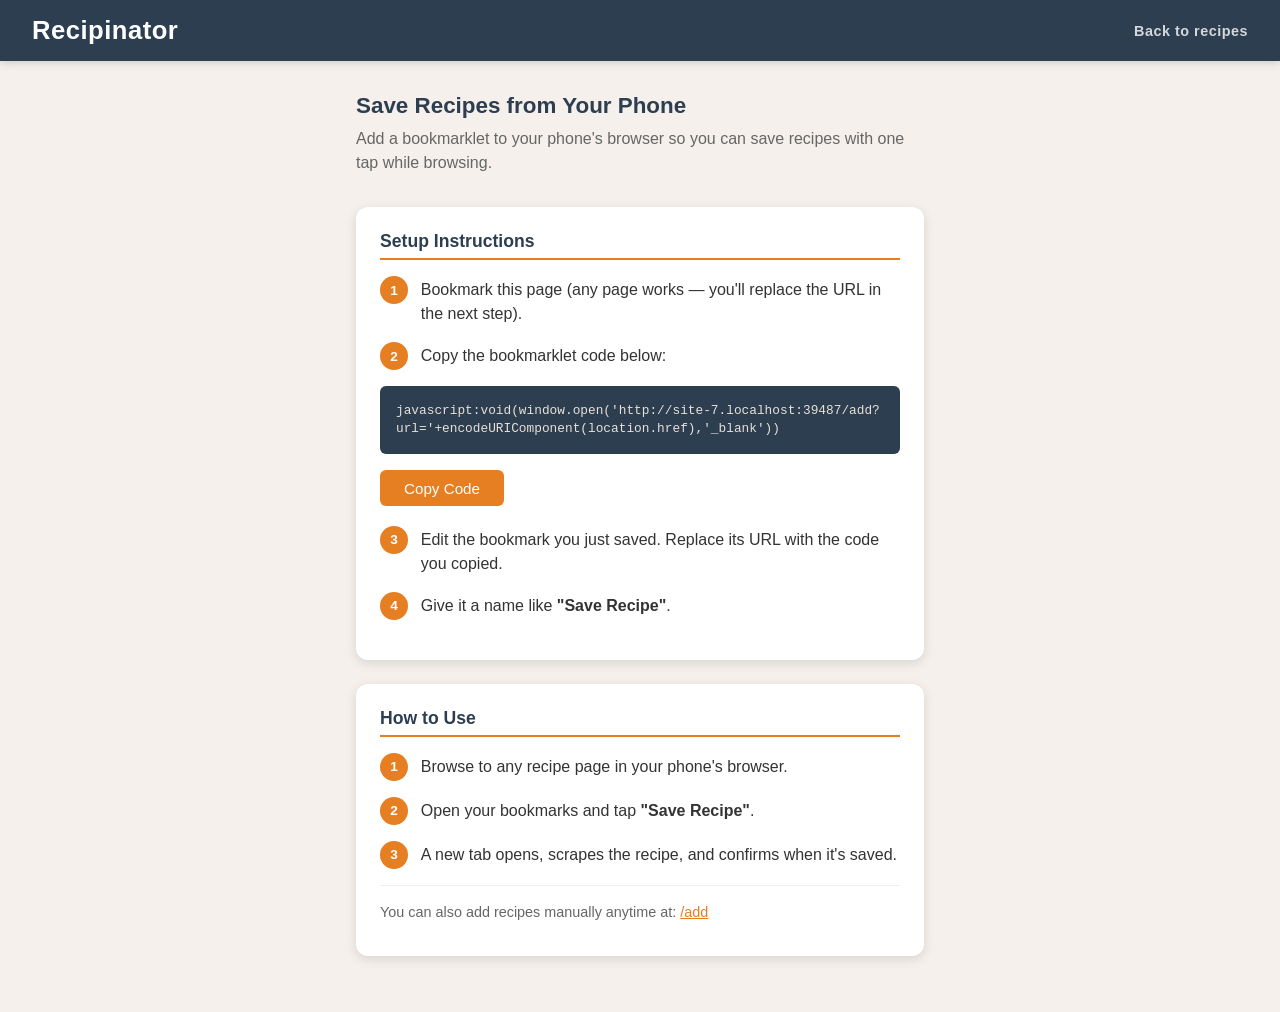
==== templates/bookmarklet.html @ 53129592 "Added bookmarklet functionality for saving recipe directly from browser" ====
<!DOCTYPE html>
<html lang="en">
<head>
    <meta charset="UTF-8">
    <meta name="viewport" content="width=device-width, initial-scale=1.0">
    <title>Phone Bookmarklet - Recipinator</title>
    <style>
        *, *::before, *::after { box-sizing: border-box; margin: 0; padding: 0; }

        body {
            font-family: -apple-system, BlinkMacSystemFont, "Segoe UI", Roboto, Helvetica, Arial, sans-serif;
            background: #f5f0eb;
            color: #333;
            min-height: 100vh;
        }

        header {
            background: #2c3e50;
            color: white;
            padding: 1rem 2rem;
            display: flex;
            align-items: center;
            justify-content: space-between;
            box-shadow: 0 2px 8px rgba(0, 0, 0, 0.15);
        }

        header a {
            color: white;
            text-decoration: none;
            font-size: 1.6rem;
            font-weight: 700;
            letter-spacing: 0.5px;
        }

        .back-link {
            color: rgba(255,255,255,0.8);
            text-decoration: none;
            font-size: 0.9rem;
        }

        .back-link:hover { color: white; }

        .container {
            max-width: 600px;
            margin: 0 auto;
            padding: 2rem 1rem;
        }

        h2 {
            color: #2c3e50;
            margin-bottom: 0.5rem;
            font-size: 1.4rem;
        }

        .intro {
            color: #666;
            margin-bottom: 2rem;
            line-height: 1.5;
        }

        .card {
            background: white;
            border-radius: 12px;
            box-shadow: 0 3px 12px rgba(0, 0, 0, 0.12);
            padding: 1.5rem;
            margin-bottom: 1.5rem;
        }

        .card h3 {
            color: #2c3e50;
            font-size: 1.1rem;
            margin-bottom: 1rem;
            padding-bottom: 0.4rem;
            border-bottom: 2px solid #e67e22;
        }

        .step {
            display: flex;
            gap: 0.8rem;
            margin-bottom: 1rem;
        }

        .step-num {
            flex-shrink: 0;
            width: 28px;
            height: 28px;
            background: #e67e22;
            color: white;
            border-radius: 50%;
            display: flex;
            align-items: center;
            justify-content: center;
            font-weight: 700;
            font-size: 0.85rem;
        }

        .step-text {
            line-height: 1.5;
            padding-top: 2px;
        }

        .code-box {
            background: #2c3e50;
            color: #e8e0d8;
            border-radius: 6px;
            padding: 1rem;
            font-family: monospace;
            font-size: 0.8rem;
            word-break: break-all;
            line-height: 1.4;
            margin: 1rem 0;
            position: relative;
        }

        .btn {
            display: inline-block;
            padding: 0.6rem 1.5rem;
            border: none;
            border-radius: 6px;
            font-size: 0.95rem;
            cursor: pointer;
            font-weight: 500;
            text-decoration: none;
            transition: background 0.2s;
        }

        .btn-primary { background: #e67e22; color: white; }
        .btn-primary:hover { background: #d35400; }

        .copy-feedback {
            color: #27ae60;
            font-weight: 600;
            margin-left: 0.5rem;
            display: none;
        }

        .alt-method {
            margin-top: 1rem;
            padding-top: 1rem;
            border-top: 1px solid #eee;
        }

        .alt-method p {
            color: #666;
            font-size: 0.9rem;
            line-height: 1.5;
            margin-bottom: 0.5rem;
        }

        .manual-link {
            color: #e67e22;
            font-weight: 500;
        }

        .manual-link:hover { text-decoration: underline; }
    </style>
</head>
<body>
    <header>
        <a href="/">Recipinator</a>
        <a href="/" class="back-link">Back to recipes</a>
    </header>

    <div class="container">
        <h2>Save Recipes from Your Phone</h2>
        <p class="intro">
            Add a bookmarklet to your phone's browser so you can save recipes with one tap while browsing.
        </p>

        <div class="card">
            <h3>Setup Instructions</h3>

            <div class="step">
                <div class="step-num">1</div>
                <div class="step-text">
                    Bookmark this page (any page works — you'll replace the URL in the next step).
                </div>
            </div>

            <div class="step">
                <div class="step-num">2</div>
                <div class="step-text">
                    Copy the bookmarklet code below:
                </div>
            </div>

            <div class="code-box" id="bookmarklet-code"></div>

            <button class="btn btn-primary" onclick="copyCode()">Copy Code</button>
            <span class="copy-feedback" id="copy-feedback">Copied!</span>

            <div class="step" style="margin-top: 1.2rem;">
                <div class="step-num">3</div>
                <div class="step-text">
                    Edit the bookmark you just saved. Replace its URL with the code you copied.
                </div>
            </div>

            <div class="step">
                <div class="step-num">4</div>
                <div class="step-text">
                    Give it a name like <strong>"Save Recipe"</strong>.
                </div>
            </div>
        </div>

        <div class="card">
            <h3>How to Use</h3>

            <div class="step">
                <div class="step-num">1</div>
                <div class="step-text">
                    Browse to any recipe page in your phone's browser.
                </div>
            </div>

            <div class="step">
                <div class="step-num">2</div>
                <div class="step-text">
                    Open your bookmarks and tap <strong>"Save Recipe"</strong>.
                </div>
            </div>

            <div class="step">
                <div class="step-num">3</div>
                <div class="step-text">
                    A new tab opens, scrapes the recipe, and confirms when it's saved.
                </div>
            </div>

            <div class="alt-method">
                <p>
                    You can also add recipes manually anytime at:
                    <a class="manual-link" id="add-link" href="/add">/add</a>
                </p>
            </div>
        </div>
    </div>

    <script>
        const origin = window.location.origin;
        const code = "javascript:void(window.open('" + origin + "/add?url='+encodeURIComponent(location.href),'_blank'))";

        document.getElementById('bookmarklet-code').textContent = code;
        document.getElementById('add-link').href = origin + '/add';

        function copyCode() {
            navigator.clipboard.writeText(code).then(function() {
                const feedback = document.getElementById('copy-feedback');
                feedback.style.display = 'inline';
                setTimeout(function() { feedback.style.display = 'none'; }, 2000);
            });
        }
    </script>
</body>
</html>
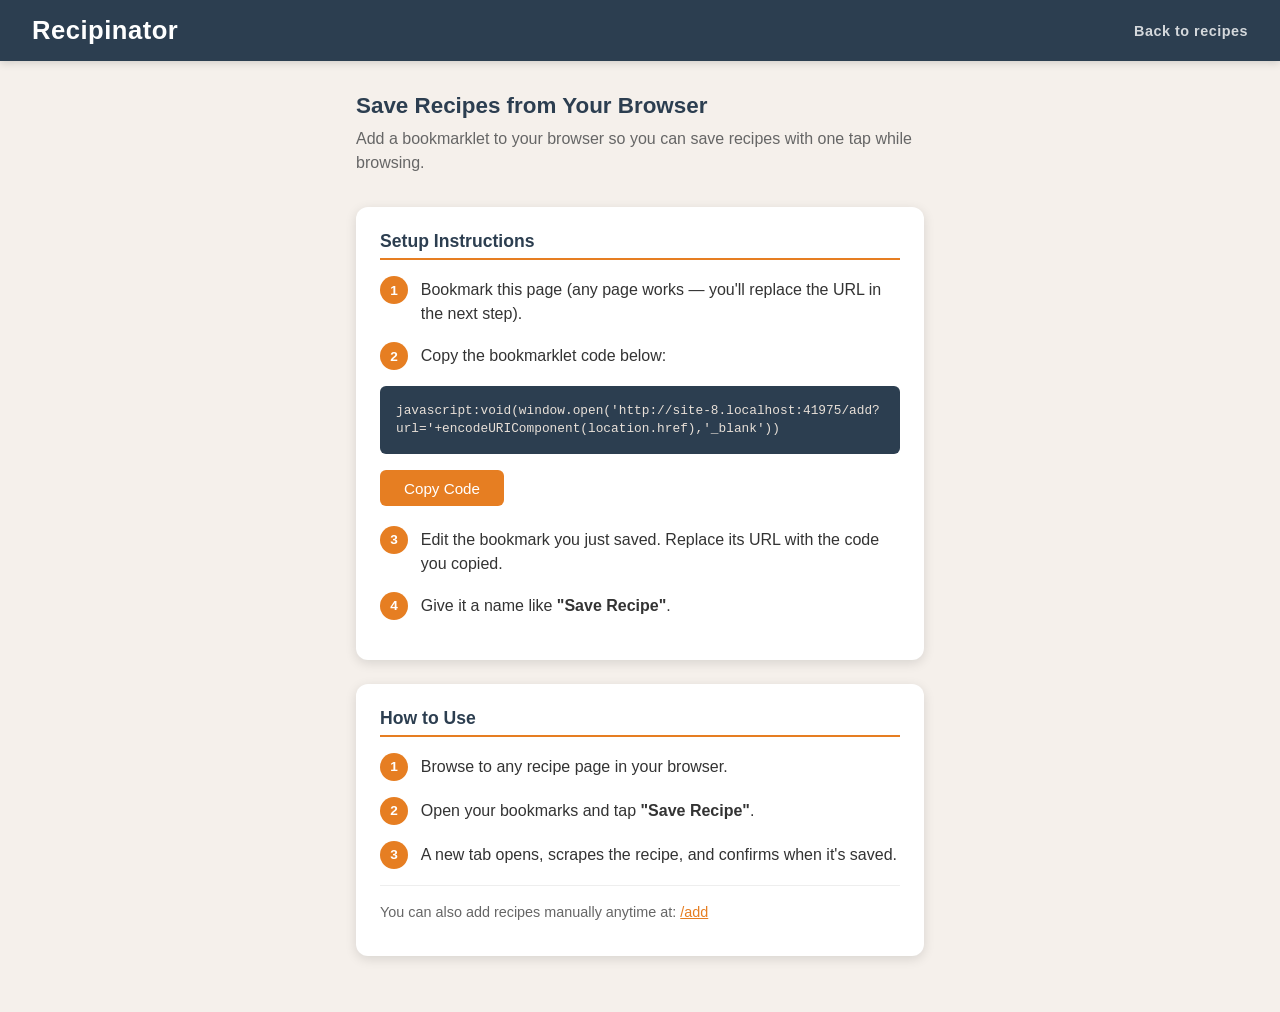
==== commit a856bdb2: "Updated language around bookmarklet to indicate it's for more than mobile devices" ====
--- a/templates/bookmarklet.html
+++ b/templates/bookmarklet.html
@@ -3,7 +3,7 @@
 <head>
     <meta charset="UTF-8">
     <meta name="viewport" content="width=device-width, initial-scale=1.0">
-    <title>Phone Bookmarklet - Recipinator</title>
+    <title>Bookmarklet - Recipinator</title>
     <style>
         *, *::before, *::after { box-sizing: border-box; margin: 0; padding: 0; }
 
@@ -162,9 +162,9 @@
     </header>
 
     <div class="container">
-        <h2>Save Recipes from Your Phone</h2>
+        <h2>Save Recipes from Your Browser</h2>
         <p class="intro">
-            Add a bookmarklet to your phone's browser so you can save recipes with one tap while browsing.
+            Add a bookmarklet to your browser so you can save recipes with one tap while browsing.
         </p>
 
         <div class="card">
@@ -210,7 +210,7 @@
             <div class="step">
                 <div class="step-num">1</div>
                 <div class="step-text">
-                    Browse to any recipe page in your phone's browser.
+                    Browse to any recipe page in your browser.
                 </div>
             </div>
 
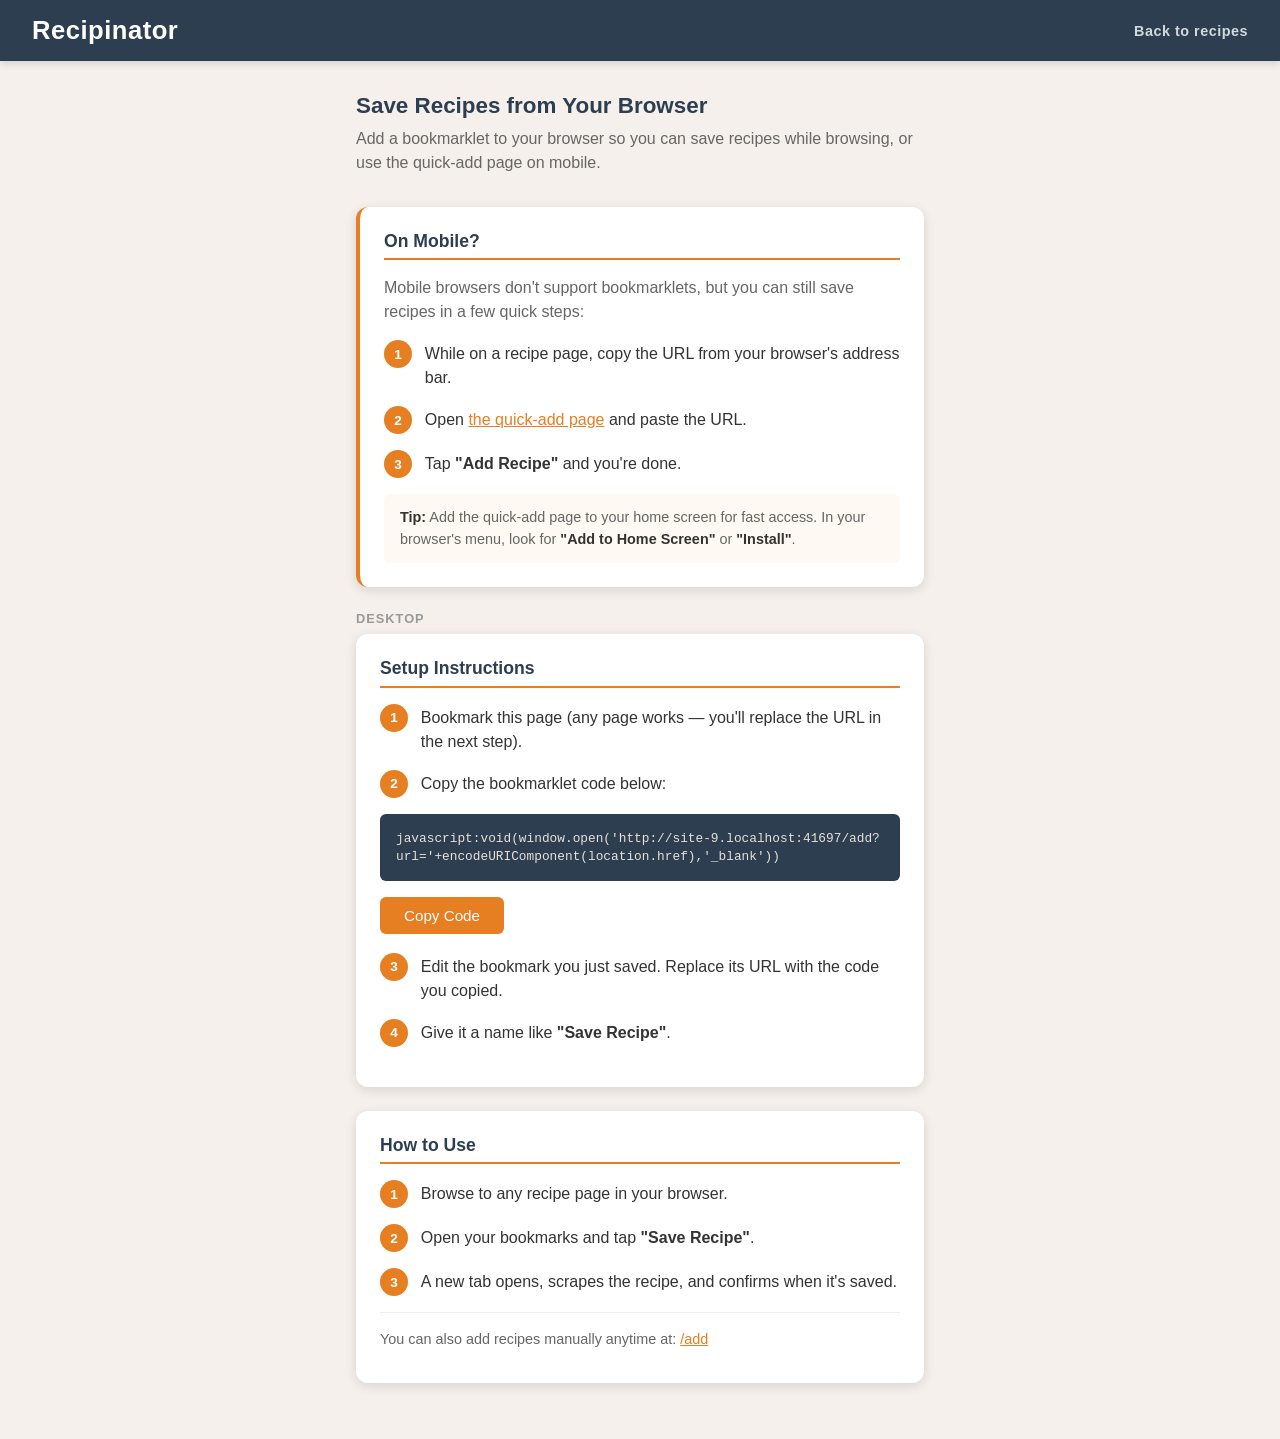
==== commit 9f0f7381: "Added mobile instructions to bookmarklet page, updated JSON-LD parsing to check for @type and type a" ====
--- a/templates/bookmarklet.html
+++ b/templates/bookmarklet.html
@@ -153,6 +153,41 @@
         }
 
         .manual-link:hover { text-decoration: underline; }
+
+        .mobile-card {
+            border-left: 4px solid #e67e22;
+        }
+
+        .mobile-card h3 {
+            color: #2c3e50;
+            font-size: 1.1rem;
+            margin-bottom: 1rem;
+            padding-bottom: 0.4rem;
+            border-bottom: 2px solid #e67e22;
+        }
+
+        .tip {
+            background: #fef9f3;
+            border-radius: 6px;
+            padding: 0.8rem 1rem;
+            margin-top: 1rem;
+            font-size: 0.9rem;
+            color: #666;
+            line-height: 1.5;
+        }
+
+        .tip strong {
+            color: #333;
+        }
+
+        .section-label {
+            font-size: 0.8rem;
+            text-transform: uppercase;
+            letter-spacing: 1px;
+            color: #999;
+            font-weight: 600;
+            margin-bottom: 0.5rem;
+        }
     </style>
 </head>
 <body>
@@ -164,8 +199,46 @@
     <div class="container">
         <h2>Save Recipes from Your Browser</h2>
         <p class="intro">
-            Add a bookmarklet to your browser so you can save recipes with one tap while browsing.
+            Add a bookmarklet to your browser so you can save recipes while browsing, or use the
+            quick-add page on mobile.
         </p>
+
+        <div class="card mobile-card">
+            <h3>On Mobile?</h3>
+            <p style="color: #666; line-height: 1.5; margin-bottom: 1rem;">
+                Mobile browsers don't support bookmarklets, but you can still save recipes in a few quick steps:
+            </p>
+
+            <div class="step">
+                <div class="step-num">1</div>
+                <div class="step-text">
+                    While on a recipe page, copy the URL from your browser's address bar.
+                </div>
+            </div>
+
+            <div class="step">
+                <div class="step-num">2</div>
+                <div class="step-text">
+                    Open <a class="manual-link" id="add-link-mobile" href="/add">the quick-add page</a>
+                    and paste the URL.
+                </div>
+            </div>
+
+            <div class="step">
+                <div class="step-num">3</div>
+                <div class="step-text">
+                    Tap <strong>"Add Recipe"</strong> and you're done.
+                </div>
+            </div>
+
+            <div class="tip">
+                <strong>Tip:</strong> Add the quick-add page to your home screen for fast access.
+                In your browser's menu, look for <strong>"Add to Home Screen"</strong> or
+                <strong>"Install"</strong>.
+            </div>
+        </div>
+
+        <p class="section-label">Desktop</p>
 
         <div class="card">
             <h3>Setup Instructions</h3>
@@ -243,6 +316,7 @@
 
         document.getElementById('bookmarklet-code').textContent = code;
         document.getElementById('add-link').href = origin + '/add';
+        document.getElementById('add-link-mobile').href = origin + '/add';
 
         function copyCode() {
             navigator.clipboard.writeText(code).then(function() {
